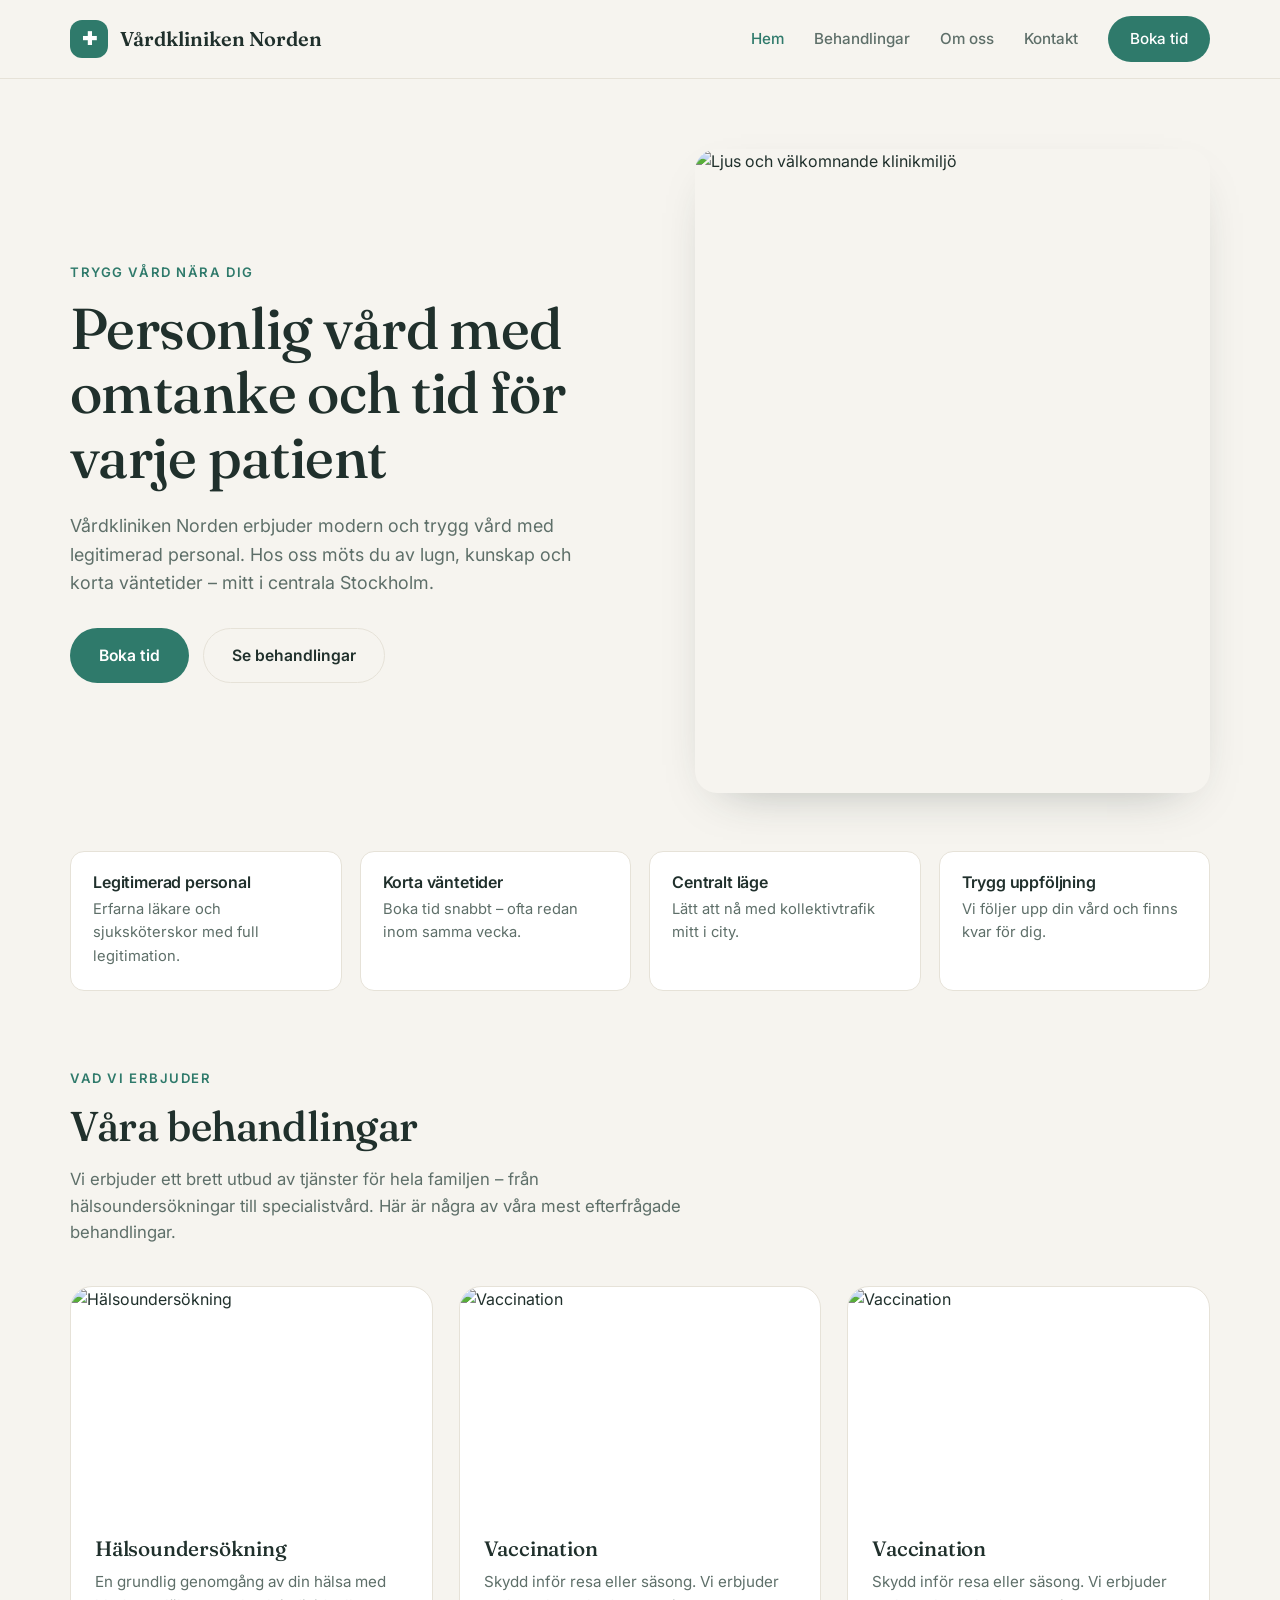
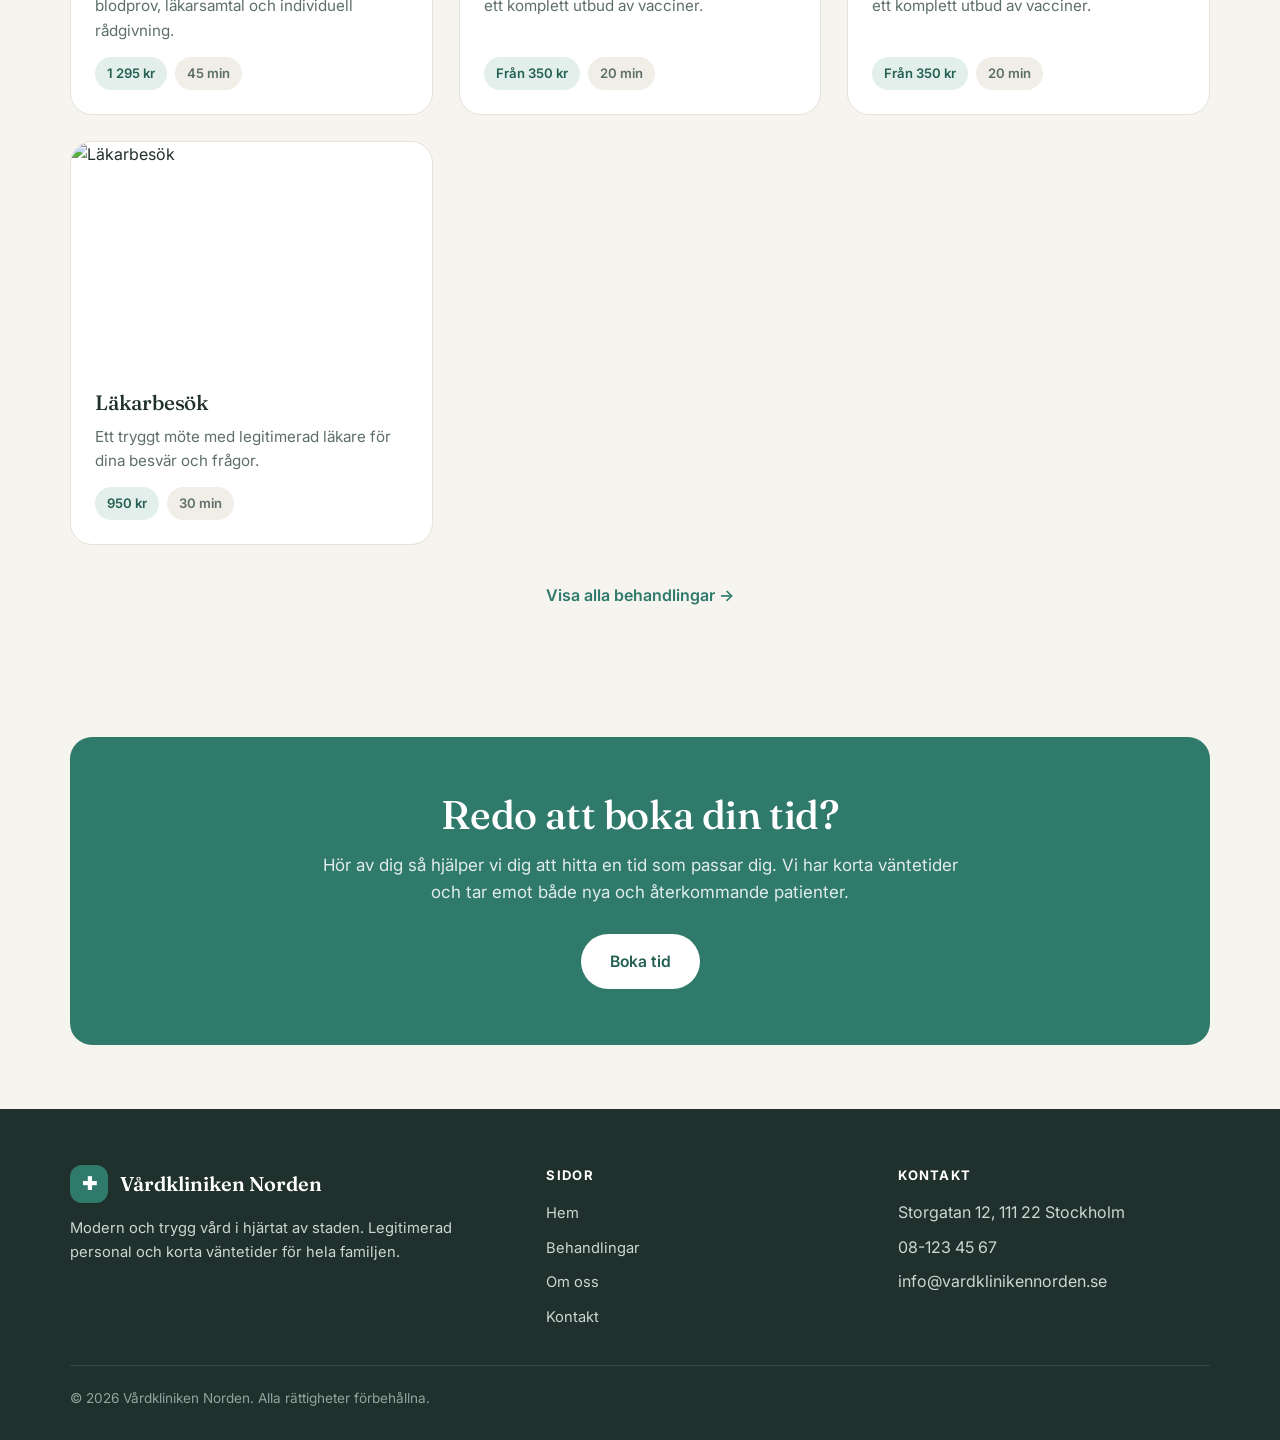
==== index.html @ 105c0ca9 "Update content via Klar visual CMS" ====
<!DOCTYPE html>
<html lang="sv"><head>
    <meta charset="UTF-8">
    <meta name="viewport" content="width=device-width, initial-scale=1.0">
    <title>Vårdkliniken Norden</title>
    <link rel="preconnect" href="https://fonts.googleapis.com">
    <link rel="preconnect" href="https://fonts.gstatic.com" crossorigin="">
    <link href="https://fonts.googleapis.com/css2?family=Fraunces:opsz,wght@9..144,400;9..144,500;9..144,600&amp;family=Inter:wght@400;500;600&amp;display=swap" rel="stylesheet">
    <link rel="stylesheet" href="/style.css"><link rel="icon" href="/images/favicon.png">
    <script type="module" src="/script.js"></script>
  </head>
  <body>
    <div id="root">
      <div class="vkn-app">
        
        <header class="vkn-header">
          <div class="vkn-shell vkn-header__inner">
            <a class="vkn-logo" href="/"><span class="vkn-logo__mark">✚</span> Vårdkliniken Norden</a><button class="vkn-burger" aria-label="Meny">☰</button>
            <nav class="vkn-nav">
              <a aria-current="page" class="vkn-active" href="/">Hem</a><a href="/behandlingar">Behandlingar</a><a href="/om-oss">Om oss</a><a href="/kontakt">Kontakt</a><a class="vkn-nav__cta" href="/kontakt">Boka tid</a>
            </nav>
          </div>
        </header><main>
          <section class="vkn-hero">
            <div class="vkn-shell vkn-hero__grid">
              <div>
                <span class="vkn-eyebrow vkn-hero-eyebrow">Trygg vård nära dig</span>
                <h1 class="vkn-hero-headline">Personlig vård med omtanke och tid för varje patient</h1>
                <p class="vkn-hero__intro vkn-hero-intro">
                  Vårdkliniken Norden erbjuder modern och trygg vård med
                  legitimerad personal. Hos oss möts du av lugn, kunskap och
                  korta väntetider – mitt i centrala Stockholm.
                </p>
                <div class="vkn-hero__actions">
                  <a class="vkn-btn vkn-btn--primary vkn-hero-btn-primary" href="/kontakt">Boka tid</a><a class="vkn-btn vkn-btn--ghost vkn-hero-btn-secondary" href="/behandlingar">Se behandlingar</a>
                </div>
              </div>
              <div class="vkn-hero__media">
                <img class="vkn-hero-image" src="https://images.unsplash.com/photo-1612349317150-e413f6a5b16d?ixid=M3w5ODc2NzB8MHwxfHNlYXJjaHw2fHxjbGluaWN8ZW58MXx8fHwxNzgyNjU3MDk3fDA&amp;ixlib=rb-4.1.0&amp;w=1600&amp;q=80&amp;auto=format&amp;fit=crop" alt="Ljus och välkomnande klinikmiljö">
              </div>
            </div>
          </section>
          <section class="vkn-trust">
            <div class="vkn-shell">
              <div class="vkn-trust__grid">
                <div class="vkn-trust__item">
                  <h3>Legitimerad personal</h3>
                  <p>
                    Erfarna läkare och sjuksköterskor med full legitimation.
                  </p>
                </div>
                <div class="vkn-trust__item">
                  <h3>Korta väntetider</h3>
                  <p>Boka tid snabbt – ofta redan inom samma vecka.</p>
                </div>
                <div class="vkn-trust__item">
                  <h3>Centralt läge</h3>
                  <p>Lätt att nå med kollektivtrafik mitt i city.</p>
                </div>
                <div class="vkn-trust__item">
                  <h3>Trygg uppföljning</h3>
                  <p>Vi följer upp din vård och finns kvar för dig.</p>
                </div>
              </div>
            </div>
          </section>
          <section class="vkn-section">
            <div class="vkn-shell">
              <div class="vkn-section__head">
                <span class="vkn-eyebrow vkn-treat-eyebrow">Vad vi erbjuder</span>
                <h2 class="vkn-treat-heading">Våra behandlingar</h2>
                <p class="vkn-treat-text">
                  Vi erbjuder ett brett utbud av tjänster för hela familjen –
                  från hälsoundersökningar till specialistvård. Här är några av
                  våra mest efterfrågade behandlingar.
                </p>
              </div>
              <div class="vkn-cards">
                <article class="vkn-tcard">
                  <div class="vkn-tcard__media">
                    <img src="https://images.unsplash.com/photo-1576091160550-2173dba999ef?auto=format&amp;fit=crop&amp;w=1600&amp;q=80" alt="Hälsoundersökning">
                  </div>
                  <div class="vkn-tcard__body">
                    <h3>Hälsoundersökning</h3>
                    <p class="vkn-tcard__desc">
                      En grundlig genomgång av din hälsa med blodprov,
                      läkarsamtal och individuell rådgivning.
                    </p>
                    <div class="vkn-tcard__meta">
                      <span class="vkn-tag">1 295 kr</span><span class="vkn-tag vkn-tag--muted">45 min</span>
                    </div>
                  </div>
                </article>
                <article class="vkn-tcard">
                  <div class="vkn-tcard__media">
                    <img src="https://images.unsplash.com/photo-1584516150909-c43483ee7932?auto=format&amp;fit=crop&amp;w=1600&amp;q=80" alt="Vaccination" data-klar-clipped="1">
                  </div>
                  <div class="vkn-tcard__body">
                    <h3>Vaccination</h3>
                    <p class="vkn-tcard__desc">
                      Skydd inför resa eller säsong. Vi erbjuder ett komplett
                      utbud av vacciner.
                    </p>
                    <div class="vkn-tcard__meta">
                      <span class="vkn-tag">Från 350 kr</span><span class="vkn-tag vkn-tag--muted">20 min</span>
                    </div>
                  </div>
                </article>
                <article class="vkn-tcard">
                  <div class="vkn-tcard__media">
                    <img src="https://images.unsplash.com/photo-1584516150909-c43483ee7932?auto=format&amp;fit=crop&amp;w=1600&amp;q=80" alt="Vaccination" data-klar-clipped="1">
                  </div>
                  <div class="vkn-tcard__body">
                    <h3>Vaccination</h3>
                    <p class="vkn-tcard__desc">
                      Skydd inför resa eller säsong. Vi erbjuder ett komplett
                      utbud av vacciner.
                    </p>
                    <div class="vkn-tcard__meta">
                      <span class="vkn-tag">Från 350 kr</span><span class="vkn-tag vkn-tag--muted">20 min</span>
                    </div>
                  </div>
                </article>
                <article class="vkn-tcard">
                  <div class="vkn-tcard__media">
                    <img src="https://images.unsplash.com/photo-1530026405186-ed1f139313f8?auto=format&amp;fit=crop&amp;w=1600&amp;q=80" alt="Läkarbesök">
                  </div>
                  <div class="vkn-tcard__body">
                    <h3>Läkarbesök</h3>
                    <p class="vkn-tcard__desc">
                      Ett tryggt möte med legitimerad läkare för dina besvär och
                      frågor.
                    </p>
                    <div class="vkn-tcard__meta">
                      <span class="vkn-tag">950 kr</span><span class="vkn-tag vkn-tag--muted">30 min</span>
                    </div>
                  </div>
                </article>
              </div>
              <div class="vkn-more">
                <a class="vkn-link-arrow vkn-treat-link" href="/behandlingar">Visa alla behandlingar →</a>
              </div>
            </div>
          </section>
          <section class="vkn-section">
            <div class="vkn-shell">
              <div class="vkn-cta">
                <h2 class="vkn-cta-heading">Redo att boka din tid?</h2>
                <p class="vkn-cta-text">
                  Hör av dig så hjälper vi dig att hitta en tid som passar dig.
                  Vi har korta väntetider och tar emot både nya och återkommande
                  patienter.
                </p>
                <a class="vkn-btn vkn-btn--primary vkn-cta-btn" href="/kontakt">Boka tid</a>
              </div>
            </div>
          </section>
        </main>
        <footer class="vkn-footer">
          <div class="vkn-shell">
            <div class="vkn-footer__grid">
              <div>
                <div class="vkn-logo">
                  <span class="vkn-logo__mark">✚</span> Vårdkliniken Norden
                </div>
                <p>
                  Modern och trygg vård i hjärtat av staden. Legitimerad
                  personal och korta väntetider för hela familjen.
                </p>
              </div>
              <div>
                <h4>Sidor</h4>
                <ul>
                  <li><a href="/">Hem</a></li>
                  <li>
                    <a href="/behandlingar">Behandlingar</a>
                  </li>
                  <li><a href="/om-oss">Om oss</a></li>
                  <li><a href="/kontakt">Kontakt</a></li>
                </ul>
              </div>
              <div>
                <h4>Kontakt</h4>
                <ul>
                  <li>Storgatan 12, 111 22 Stockholm</li>
                  <li>08-123 45 67</li>
                  <li>info@vardklinikennorden.se</li>
                </ul>
              </div>
            </div>
            <div class="vkn-footer__bottom">
              © 2026 Vårdkliniken Norden. Alla rättigheter förbehållna.
            </div>
          </div>
        </footer>
      </div>
    </div>
  
</body></html>
---- style.css ----
:root {
  --vkn-bg: #f6f4ef;
  --vkn-surface: #ffffff;
  --vkn-ink: #20302c;
  --vkn-muted: #5e6f69;
  --vkn-accent: #2f7a6b;
  --vkn-accent-dark: #245f53;
  --vkn-accent-soft: #e3efeb;
  --vkn-border: #e6e2d8;
  --vkn-radius: 22px;
  --vkn-radius-sm: 14px;
  --vkn-shadow: 0 18px 50px -28px rgba(32, 48, 44, 0.4);
}

* {
  box-sizing: border-box;
}

html {
  scroll-behavior: smooth;
}

body {
  margin: 0;
  font-family: "Inter", system-ui, sans-serif;
  background: var(--vkn-bg);
  color: var(--vkn-ink);
  line-height: 1.6;
  -webkit-font-smoothing: antialiased;
}

.vkn-app {
  min-height: 100vh;
  display: flex;
  flex-direction: column;
}

.vkn-shell {
  width: min(1140px, 92vw);
  margin: 0 auto;
}

h1,
h2,
h3 {
  font-family: "Fraunces", Georgia, serif;
  font-weight: 500;
  line-height: 1.12;
  margin: 0;
  letter-spacing: -0.01em;
}

p {
  margin: 0;
}

img {
  display: block;
  max-width: 100%;
}

a {
  color: inherit;
  text-decoration: none;
}

/* Header */
.vkn-header {
  position: sticky;
  top: 0;
  z-index: 50;
  background: rgba(246, 244, 239, 0.86);
  backdrop-filter: blur(12px);
  border-bottom: 1px solid var(--vkn-border);
}

.vkn-header__inner {
  display: flex;
  align-items: center;
  justify-content: space-between;
  height: 78px;
}

.vkn-logo {
  display: flex;
  align-items: center;
  gap: 12px;
  font-family: "Fraunces", serif;
  font-size: 1.25rem;
  font-weight: 600;
}

.vkn-logo__mark {
  width: 38px;
  height: 38px;
  border-radius: 12px;
  background: var(--vkn-accent);
  color: #fff;
  display: grid;
  place-items: center;
  font-size: 1.1rem;
}

.vkn-nav {
  display: flex;
  align-items: center;
  gap: 30px;
}

.vkn-nav a {
  font-size: 0.95rem;
  color: var(--vkn-muted);
  font-weight: 500;
  transition: color 0.2s;
}

.vkn-nav a:hover {
  color: var(--vkn-ink);
}

.vkn-nav a.vkn-active {
  color: var(--vkn-accent);
}

.vkn-nav__cta {
  background: var(--vkn-accent);
  color: #fff !important;
  padding: 11px 22px;
  border-radius: 999px;
  transition: background 0.2s;
}

.vkn-nav__cta:hover {
  background: var(--vkn-accent-dark);
}

.vkn-burger {
  display: none;
  background: none;
  border: 0;
  cursor: pointer;
  font-size: 1.5rem;
  color: var(--vkn-ink);
}

@media (max-width: 800px) {
  .vkn-nav {
    position: fixed;
    inset: 78px 0 auto 0;
    background: var(--vkn-bg);
    flex-direction: column;
    align-items: stretch;
    padding: 18px 4vw 26px;
    gap: 16px;
    border-bottom: 1px solid var(--vkn-border);
    display: none;
    /* transform: translateY(-130%); */
    transition: transform 0.28s ease;
  }

  .vkn-nav.show {
    display: flex;
  }

  .vkn-nav.vkn-nav--open {
    transform: translateY(0);
  }

  .vkn-nav__cta {
    text-align: center;
  }

  .vkn-burger {
    display: block;
  }
}

/* Buttons */
.vkn-btn {
  display: inline-flex;
  align-items: center;
  gap: 8px;
  padding: 14px 28px;
  border-radius: 999px;
  font-weight: 600;
  font-size: 0.98rem;
  cursor: pointer;
  border: 1px solid transparent;
  transition:
    transform 0.15s,
    background 0.2s,
    border-color 0.2s;
}

.vkn-btn:hover {
  transform: translateY(-2px);
}

.vkn-btn--primary {
  background: var(--vkn-accent);
  color: #fff;
}

.vkn-btn--primary:hover {
  background: var(--vkn-accent-dark);
}

.vkn-btn--ghost {
  background: transparent;
  color: var(--vkn-ink);
  border-color: var(--vkn-border);
}

.vkn-btn--ghost:hover {
  border-color: var(--vkn-accent);
  color: var(--vkn-accent);
}

.vkn-eyebrow {
  display: inline-block;
  font-size: 0.82rem;
  font-weight: 600;
  letter-spacing: 0.12em;
  text-transform: uppercase;
  color: var(--vkn-accent);
  margin-bottom: 14px;
}

/* Hero */
.vkn-hero {
  padding: 70px 0 30px;
}

.vkn-hero__grid {
  display: grid;
  grid-template-columns: 1.05fr 0.95fr;
  gap: 56px;
  align-items: center;
}

.vkn-hero h1 {
  font-size: clamp(2.4rem, 5vw, 3.6rem);
  margin-bottom: 22px;
}

.vkn-hero__intro {
  font-size: 1.12rem;
  color: var(--vkn-muted);
  margin-bottom: 30px;
  max-width: 30em;
}

.vkn-hero__actions {
  display: flex;
  flex-wrap: wrap;
  gap: 14px;
}

.vkn-hero__media {
  border-radius: var(--vkn-radius);
  overflow: hidden;
  box-shadow: var(--vkn-shadow);
  aspect-ratio: 4/5;
}

.vkn-hero__media img {
  width: 100%;
  height: 100%;
  object-fit: cover;
}

@media (max-width: 800px) {
  .vkn-hero__grid {
    grid-template-columns: 1fr;
    gap: 36px;
  }

  .vkn-hero__media {
    aspect-ratio: 16/11;
  }
}

/* Trust strip */
.vkn-trust {
  padding: 28px 0 10px;
}

.vkn-trust__grid {
  display: grid;
  grid-template-columns: repeat(4, 1fr);
  gap: 18px;
}

.vkn-trust__item {
  background: var(--vkn-surface);
  border: 1px solid var(--vkn-border);
  border-radius: var(--vkn-radius-sm);
  padding: 22px 22px;
}

.vkn-trust__item h3 {
  font-family: "Inter", sans-serif;
  font-size: 1rem;
  font-weight: 600;
  margin-bottom: 6px;
}

.vkn-trust__item p {
  font-size: 0.92rem;
  color: var(--vkn-muted);
}

@media (max-width: 800px) {
  .vkn-trust__grid {
    grid-template-columns: 1fr 1fr;
  }
}

/* Sections */
.vkn-section {
  padding: 64px 0;
}

.vkn-section__head {
  max-width: 620px;
  margin-bottom: 40px;
}

.vkn-section__head h2 {
  font-size: clamp(1.9rem, 3.6vw, 2.6rem);
  margin-bottom: 16px;
}

.vkn-section__head p {
  color: var(--vkn-muted);
  font-size: 1.05rem;
}

.vkn-section__head--center {
  margin: 0 auto 44px;
  text-align: center;
}

/* Treatment cards */
.vkn-cards {
  display: grid;
  grid-template-columns: repeat(3, 1fr);
  gap: 26px;
}

.vkn-cards--six {
  grid-template-columns: repeat(3, 1fr);
}

@media (max-width: 900px) {
  .vkn-cards,
  .vkn-cards--six {
    grid-template-columns: 1fr 1fr;
  }
}

@media (max-width: 620px) {
  .vkn-cards,
  .vkn-cards--six {
    grid-template-columns: 1fr;
  }
}

.vkn-tcard {
  background: var(--vkn-surface);
  border: 1px solid var(--vkn-border);
  border-radius: var(--vkn-radius);
  overflow: hidden;
  display: flex;
  flex-direction: column;
  transition:
    transform 0.2s,
    box-shadow 0.2s;
}

.vkn-tcard:hover {
  transform: translateY(-4px);
  box-shadow: var(--vkn-shadow);
}

.vkn-tcard__media {
  aspect-ratio: 16/10;
  overflow: hidden;
}

.vkn-tcard__media img {
  width: 100%;
  height: 100%;
  object-fit: cover;
}

.vkn-tcard__body {
  padding: 24px;
  display: flex;
  flex-direction: column;
  gap: 10px;
  flex: 1;
}

.vkn-tcard__body h3 {
  font-size: 1.3rem;
}

.vkn-tcard__desc {
  color: var(--vkn-muted);
  font-size: 0.95rem;
  flex: 1;
}

.vkn-tcard__meta {
  display: flex;
  gap: 8px;
  flex-wrap: wrap;
  margin-top: 4px;
}

.vkn-tag {
  font-size: 0.82rem;
  font-weight: 600;
  padding: 6px 12px;
  border-radius: 999px;
  background: var(--vkn-accent-soft);
  color: var(--vkn-accent-dark);
}

.vkn-tag--muted {
  background: #f0eee7;
  color: var(--vkn-muted);
}

.vkn-more {
  display: flex;
  justify-content: center;
  margin-top: 38px;
}

.vkn-link-arrow {
  color: var(--vkn-accent);
  font-weight: 600;
  display: inline-flex;
  align-items: center;
  gap: 7px;
}

.vkn-link-arrow:hover {
  gap: 12px;
  transition: gap 0.2s;
}

/* CTA banner */
.vkn-cta {
  background: var(--vkn-accent);
  color: #fff;
  border-radius: var(--vkn-radius);
  padding: 56px 8%;
  text-align: center;
}

.vkn-cta h2 {
  font-size: clamp(1.8rem, 3.4vw, 2.5rem);
  margin-bottom: 14px;
  color: #fff;
}

.vkn-cta p {
  color: rgba(255, 255, 255, 0.86);
  font-size: 1.06rem;
  max-width: 38em;
  margin: 0 auto 28px;
}

.vkn-cta .vkn-btn--primary {
  background: #fff;
  color: var(--vkn-accent-dark);
}

.vkn-cta .vkn-btn--primary:hover {
  background: #f1f1f1;
}

/* Page header */
.vkn-pagehead {
  padding: 64px 0 20px;
}

.vkn-pagehead h1 {
  font-size: clamp(2.2rem, 4.6vw, 3.2rem);
  margin-bottom: 18px;
}

.vkn-pagehead p {
  color: var(--vkn-muted);
  font-size: 1.12rem;
}

/* About */
.vkn-about__grid {
  display: grid;
  grid-template-columns: 0.95fr 1.05fr;
  gap: 56px;
  align-items: center;
}

@media (max-width: 800px) {
  .vkn-about__grid {
    grid-template-columns: 1fr;
    gap: 34px;
  }
}

.vkn-about__media {
  border-radius: var(--vkn-radius);
  overflow: hidden;
  box-shadow: var(--vkn-shadow);
  aspect-ratio: 5/6;
}

.vkn-about__media img {
  width: 100%;
  height: 100%;
  object-fit: cover;
}

.vkn-about__text h2 {
  font-size: clamp(1.8rem, 3.4vw, 2.5rem);
  margin-bottom: 20px;
}

.vkn-about__text p {
  color: var(--vkn-muted);
  margin-bottom: 16px;
}

/* Stats */
.vkn-stats {
  display: grid;
  grid-template-columns: repeat(3, 1fr);
  gap: 22px;
}

@media (max-width: 700px) {
  .vkn-stats {
    grid-template-columns: 1fr;
  }
}

.vkn-stat {
  background: var(--vkn-surface);
  border: 1px solid var(--vkn-border);
  border-radius: var(--vkn-radius);
  padding: 36px 28px;
  text-align: center;
}

.vkn-stat__num {
  font-family: "Fraunces", serif;
  font-size: 2.8rem;
  color: var(--vkn-accent);
  line-height: 1;
  margin-bottom: 8px;
}

.vkn-stat__label {
  color: var(--vkn-muted);
  font-size: 0.98rem;
}

/* Team */
.vkn-team {
  display: grid;
  grid-template-columns: repeat(3, 1fr);
  gap: 26px;
}

@media (max-width: 800px) {
  .vkn-team {
    grid-template-columns: 1fr 1fr;
  }
}

@media (max-width: 520px) {
  .vkn-team {
    grid-template-columns: 1fr;
  }
}

.vkn-member {
  text-align: center;
}

.vkn-member__photo {
  aspect-ratio: 1;
  border-radius: var(--vkn-radius);
  overflow: hidden;
  margin-bottom: 16px;
  box-shadow: var(--vkn-shadow);
}

.vkn-member__photo img {
  width: 100%;
  height: 100%;
  object-fit: cover;
}

.vkn-member h3 {
  font-size: 1.2rem;
  margin-bottom: 4px;
}

.vkn-member__role {
  color: var(--vkn-accent);
  font-weight: 600;
  font-size: 0.92rem;
}

/* Contact */
.vkn-contact__grid {
  display: grid;
  grid-template-columns: 1fr 1.1fr;
  gap: 50px;
  align-items: start;
}

@media (max-width: 860px) {
  .vkn-contact__grid {
    grid-template-columns: 1fr;
  }
}

.vkn-info {
  display: grid;
  grid-template-columns: 1fr 1fr;
  gap: 18px;
}

@media (max-width: 520px) {
  .vkn-info {
    grid-template-columns: 1fr;
  }
}

.vkn-info__card {
  background: var(--vkn-surface);
  border: 1px solid var(--vkn-border);
  border-radius: var(--vkn-radius-sm);
  padding: 24px;
}

.vkn-info__card h3 {
  font-family: "Inter", sans-serif;
  font-size: 0.82rem;
  letter-spacing: 0.1em;
  text-transform: uppercase;
  color: var(--vkn-accent);
  margin-bottom: 8px;
}

.vkn-info__card p {
  color: var(--vkn-muted);
  font-size: 0.98rem;
  white-space: pre-line;
}

.vkn-form {
  background: var(--vkn-surface);
  border: 1px solid var(--vkn-border);
  border-radius: var(--vkn-radius);
  padding: 32px;
}

.vkn-form label {
  display: block;
  font-size: 0.88rem;
  font-weight: 600;
  margin-bottom: 7px;
}

.vkn-field {
  margin-bottom: 20px;
}

.vkn-form input,
.vkn-form textarea {
  width: 100%;
  padding: 13px 15px;
  border: 1px solid var(--vkn-border);
  border-radius: var(--vkn-radius-sm);
  font-family: inherit;
  font-size: 0.96rem;
  background: var(--vkn-bg);
  color: var(--vkn-ink);
}

.vkn-form input:focus,
.vkn-form textarea:focus {
  outline: 2px solid var(--vkn-accent);
  border-color: transparent;
}

.vkn-form textarea {
  resize: vertical;
  min-height: 130px;
}

.vkn-form__ok {
  background: var(--vkn-accent-soft);
  color: var(--vkn-accent-dark);
  padding: 14px;
  border-radius: var(--vkn-radius-sm);
  font-size: 0.95rem;
  margin-top: 16px;
}

/* Footer */
.vkn-footer {
  margin-top: auto;
  background: var(--vkn-ink);
  color: #cdd6d3;
  padding: 56px 0 30px;
}

.vkn-footer__grid {
  display: grid;
  grid-template-columns: 1.4fr 1fr 1fr;
  gap: 40px;
  margin-bottom: 36px;
}

@media (max-width: 700px) {
  .vkn-footer__grid {
    grid-template-columns: 1fr;
    gap: 28px;
  }
}

.vkn-footer .vkn-logo {
  color: #fff;
  margin-bottom: 14px;
}

.vkn-footer p {
  font-size: 0.92rem;
  max-width: 28em;
}

.vkn-footer h4 {
  font-family: "Inter", sans-serif;
  font-size: 0.82rem;
  letter-spacing: 0.1em;
  text-transform: uppercase;
  color: #fff;
  margin: 0 0 14px;
}

.vkn-footer ul {
  list-style: none;
  margin: 0;
  padding: 0;
  display: flex;
  flex-direction: column;
  gap: 9px;
}

.vkn-footer ul a {
  font-size: 0.92rem;
  color: #cdd6d3;
}

.vkn-footer ul a:hover {
  color: #fff;
}

.vkn-footer__bottom {
  border-top: 1px solid rgba(255, 255, 255, 0.12);
  padding-top: 22px;
  font-size: 0.85rem;
  color: #93a39e;
}

.vkn-loading {
  padding: 120px 0;
  text-align: center;
  color: var(--vkn-muted);
}
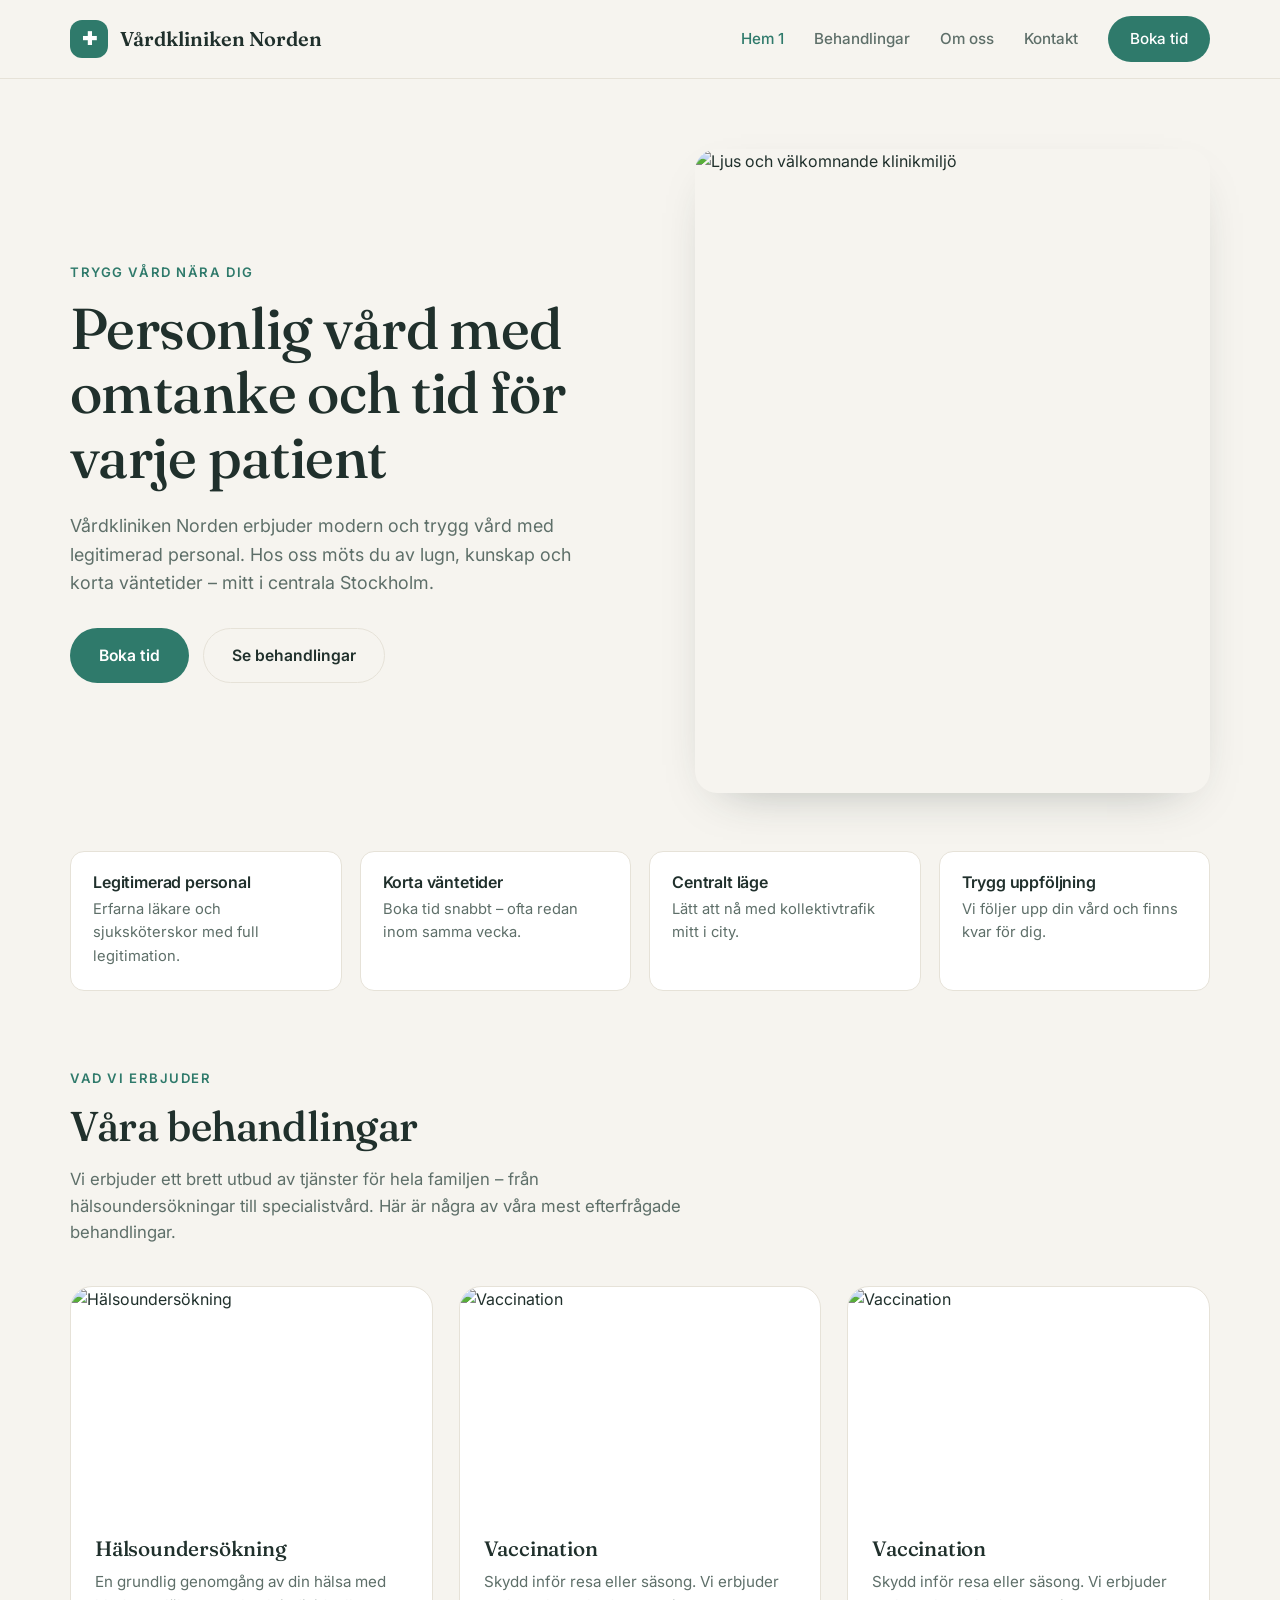
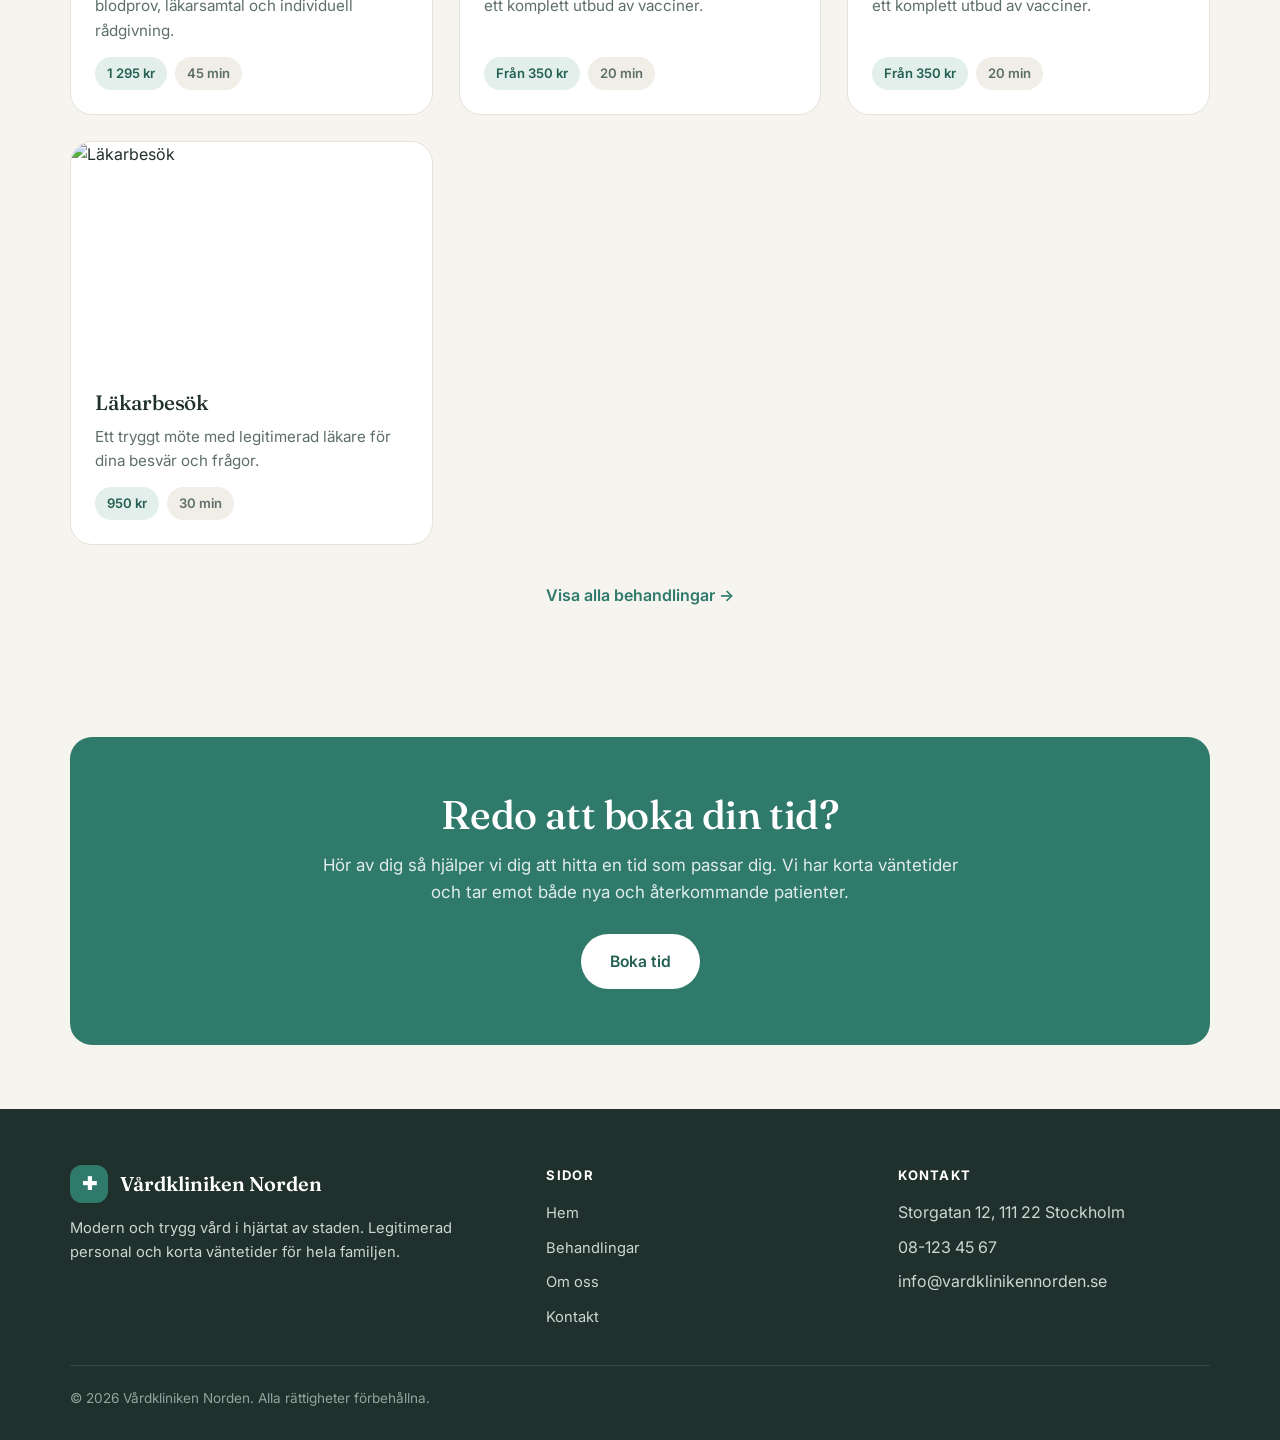
==== commit e57ec8ab: "Update content via Klar visual CMS" ====
--- a/index.html
+++ b/index.html
@@ -1,5 +1,6 @@
 <!DOCTYPE html>
-<html lang="sv"><head>
+<html lang="sv">
+  <head>
     <meta charset="UTF-8">
     <meta name="viewport" content="width=device-width, initial-scale=1.0">
     <title>Vårdkliniken Norden</title>
@@ -17,7 +18,7 @@
           <div class="vkn-shell vkn-header__inner">
             <a class="vkn-logo" href="/"><span class="vkn-logo__mark">✚</span> Vårdkliniken Norden</a><button class="vkn-burger" aria-label="Meny">☰</button>
             <nav class="vkn-nav">
-              <a aria-current="page" class="vkn-active" href="/">Hem</a><a href="/behandlingar">Behandlingar</a><a href="/om-oss">Om oss</a><a href="/kontakt">Kontakt</a><a class="vkn-nav__cta" href="/kontakt">Boka tid</a>
+              <a aria-current="page" class="vkn-active" href="/">Hem 1</a><a href="/behandlingar">Behandlingar</a><a href="/om-oss">Om oss</a><a href="/kontakt">Kontakt</a><a class="vkn-nav__cta" href="/kontakt">Boka tid</a>
             </nav>
           </div>
         </header><main>
@@ -195,5 +196,5 @@
         </footer>
       </div>
     </div>
-  
-</body></html>+  </body>
+</html>
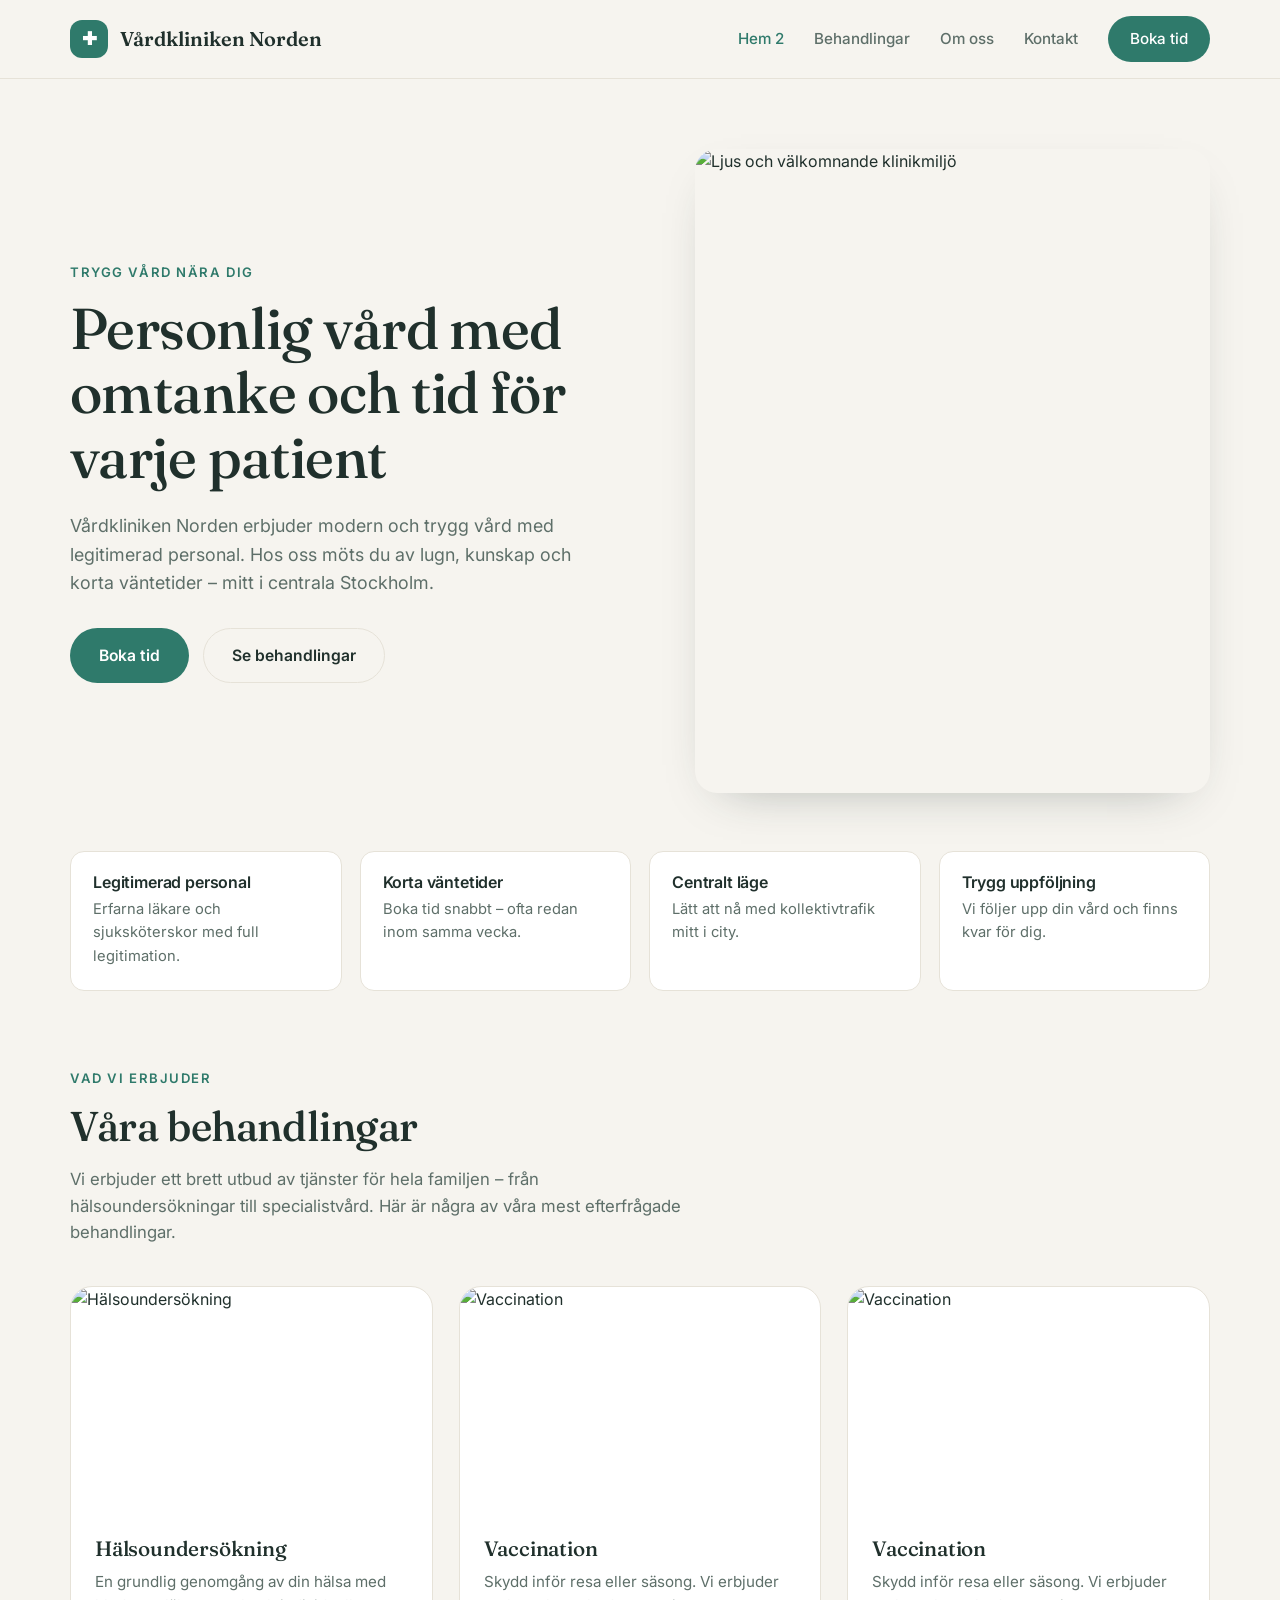
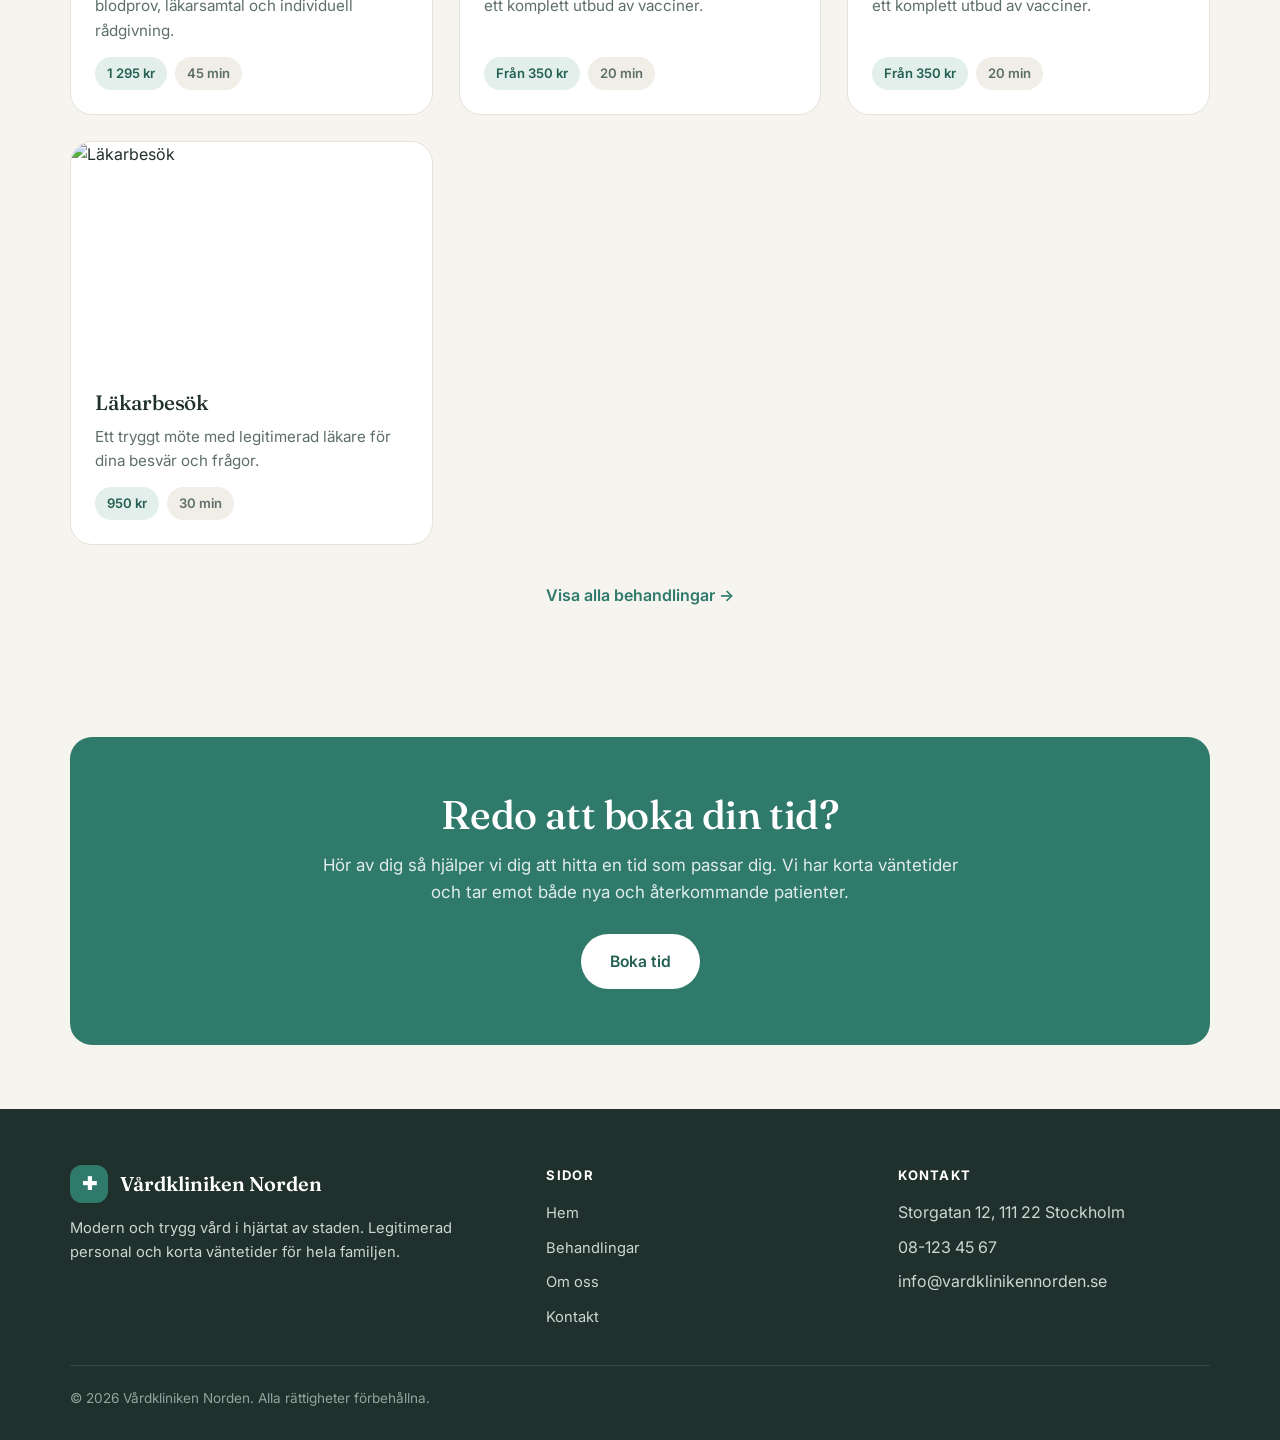
==== commit 883de62a: "Update content via Klar visual CMS" ====
--- a/index.html
+++ b/index.html
@@ -18,7 +18,7 @@
           <div class="vkn-shell vkn-header__inner">
             <a class="vkn-logo" href="/"><span class="vkn-logo__mark">✚</span> Vårdkliniken Norden</a><button class="vkn-burger" aria-label="Meny">☰</button>
             <nav class="vkn-nav">
-              <a aria-current="page" class="vkn-active" href="/">Hem 1</a><a href="/behandlingar">Behandlingar</a><a href="/om-oss">Om oss</a><a href="/kontakt">Kontakt</a><a class="vkn-nav__cta" href="/kontakt">Boka tid</a>
+              <a aria-current="page" class="vkn-active" href="/">Hem 2</a><a href="/behandlingar">Behandlingar</a><a href="/om-oss">Om oss</a><a href="/kontakt">Kontakt</a><a class="vkn-nav__cta" href="/kontakt">Boka tid</a>
             </nav>
           </div>
         </header><main>
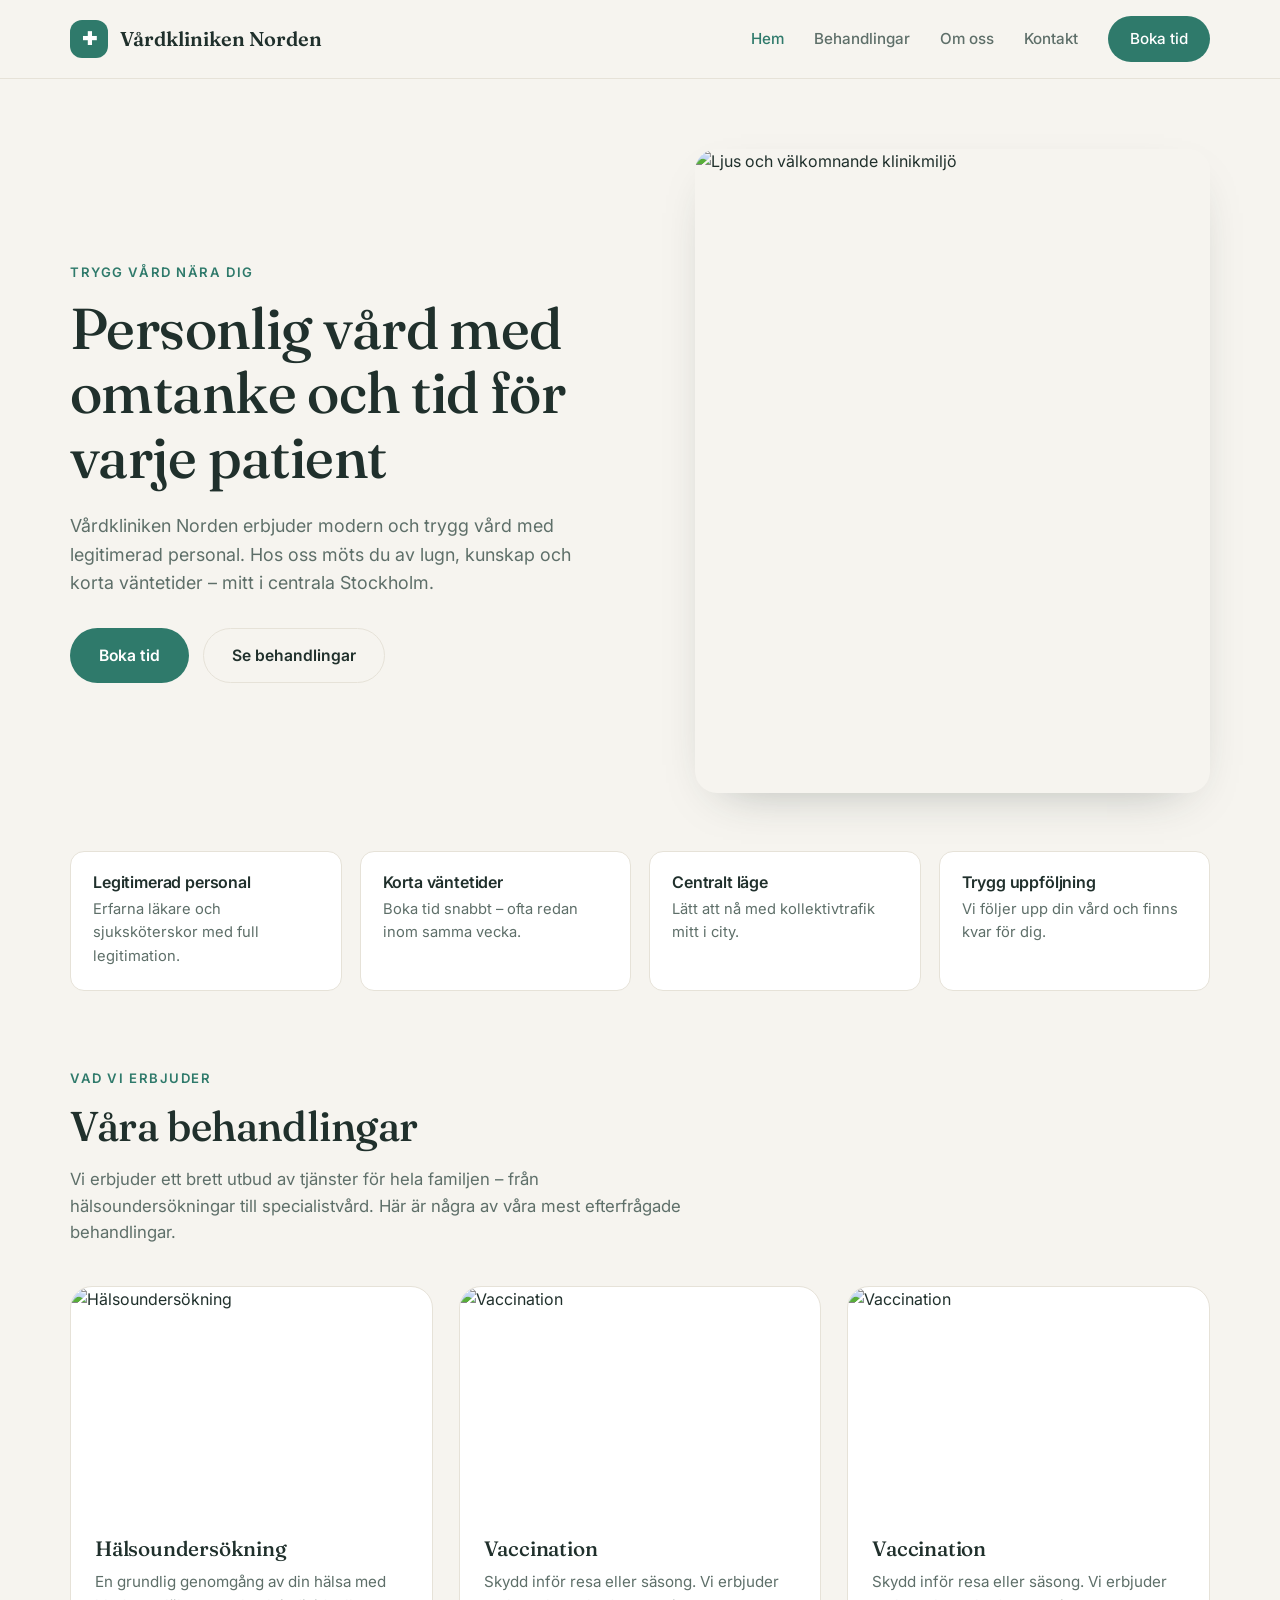
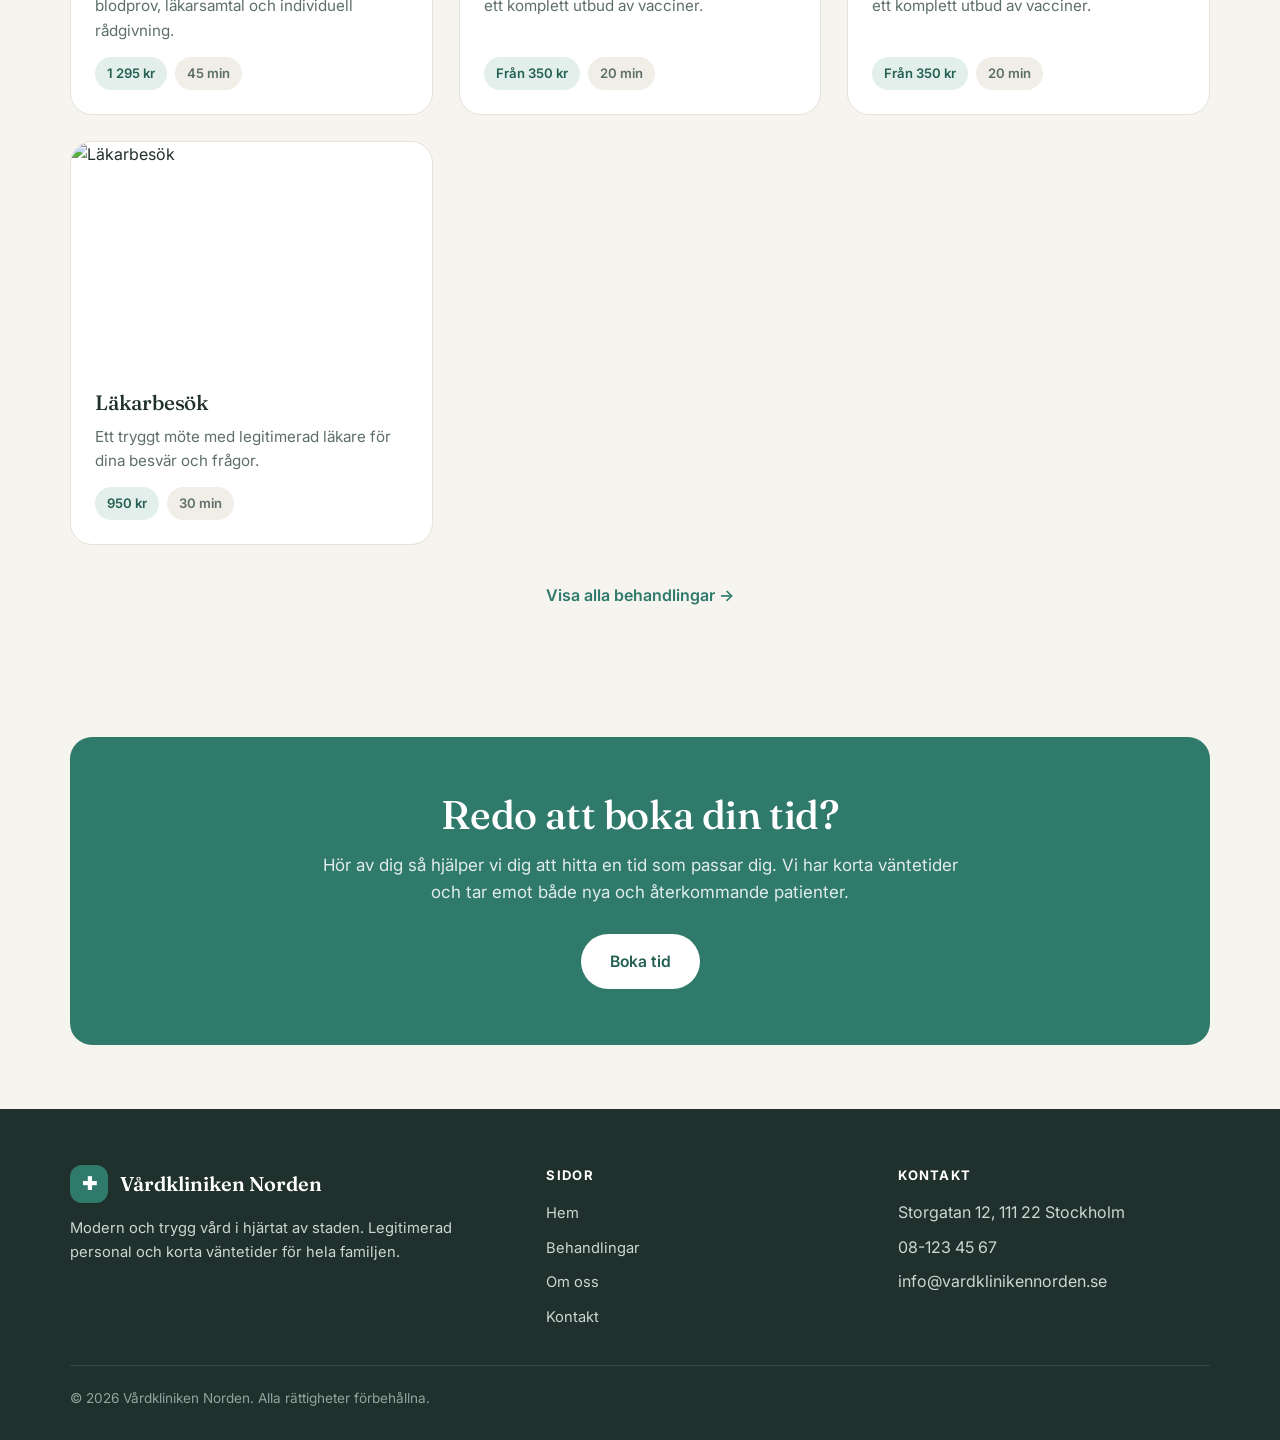
==== commit 623221f5: "Update content via Klar visual CMS" ====
--- a/index.html
+++ b/index.html
@@ -18,7 +18,7 @@
           <div class="vkn-shell vkn-header__inner">
             <a class="vkn-logo" href="/"><span class="vkn-logo__mark">✚</span> Vårdkliniken Norden</a><button class="vkn-burger" aria-label="Meny">☰</button>
             <nav class="vkn-nav">
-              <a aria-current="page" class="vkn-active" href="/">Hem 2</a><a href="/behandlingar">Behandlingar</a><a href="/om-oss">Om oss</a><a href="/kontakt">Kontakt</a><a class="vkn-nav__cta" href="/kontakt">Boka tid</a>
+              <a aria-current="page" class="vkn-active" href="/">Hem</a><a href="/behandlingar">Behandlingar</a><a href="/om-oss">Om oss</a><a href="/kontakt">Kontakt</a><a class="vkn-nav__cta" href="/kontakt">Boka tid</a>
             </nav>
           </div>
         </header><main>
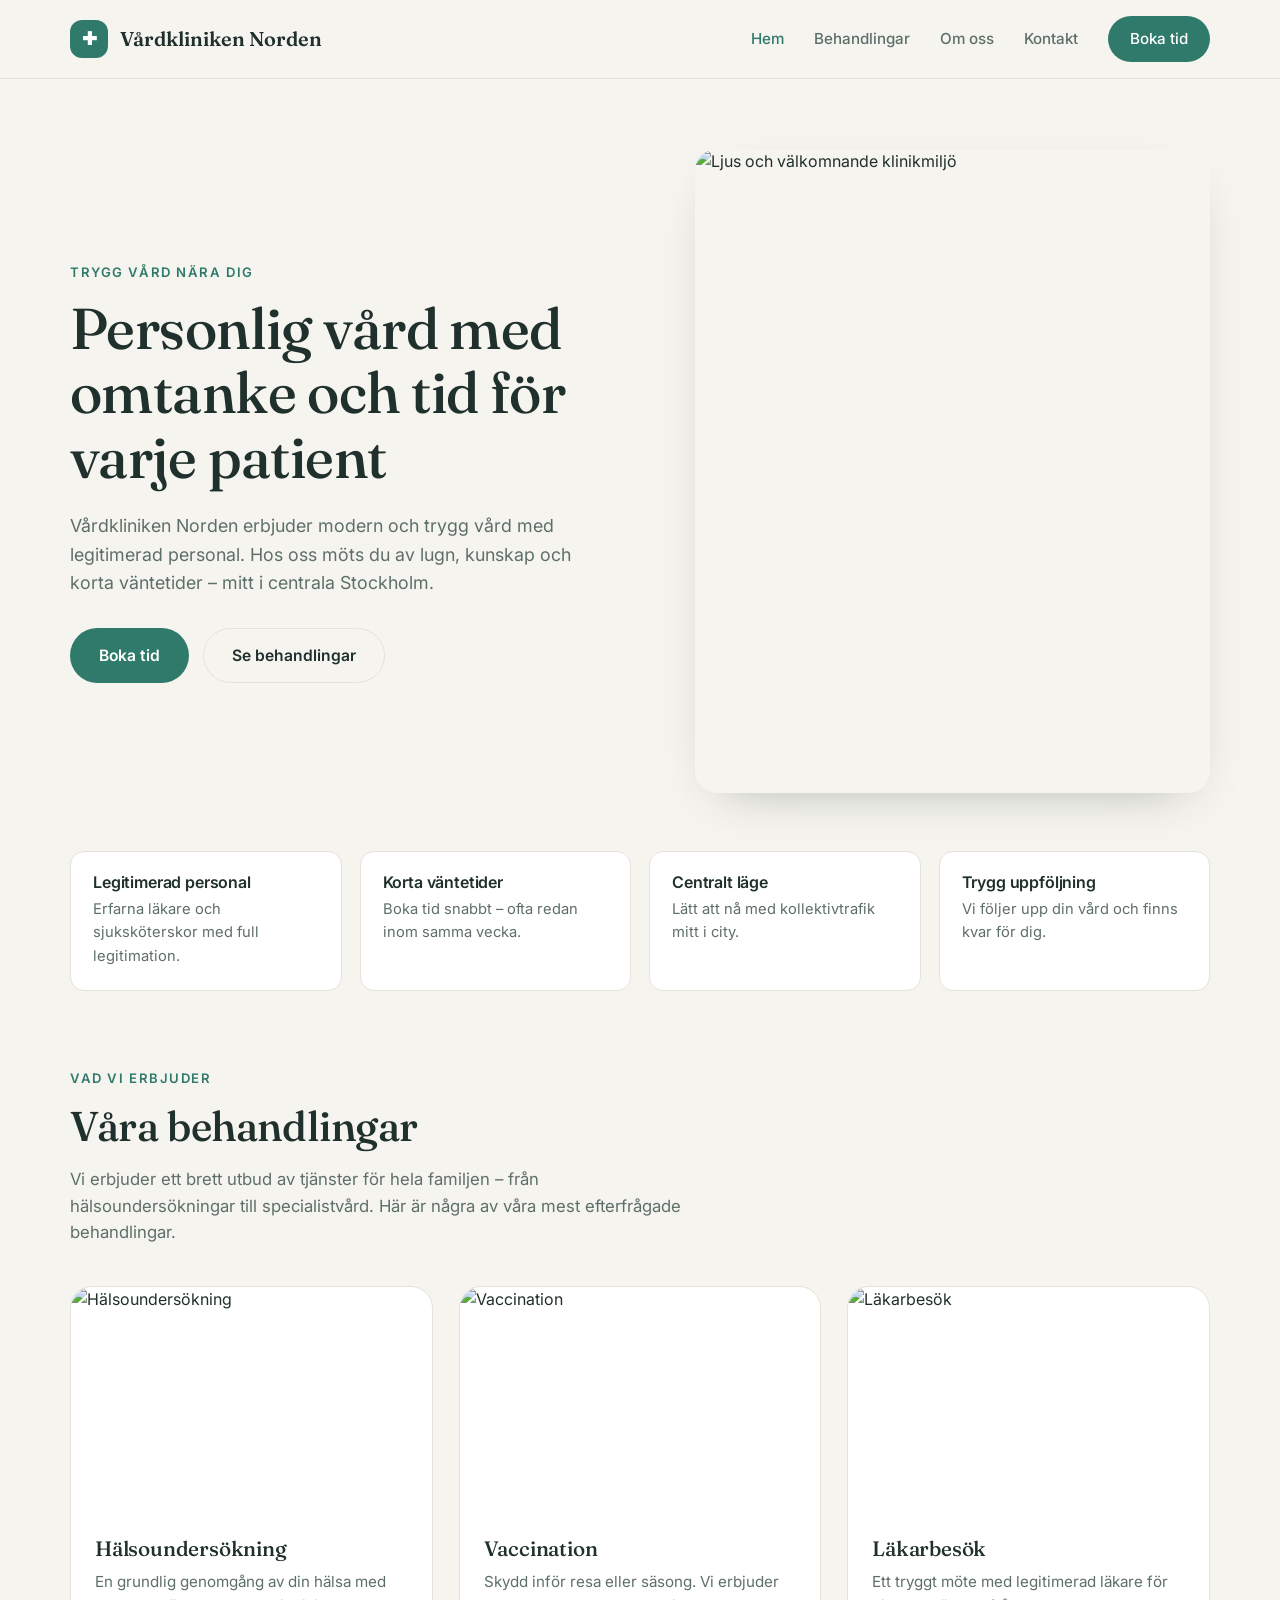
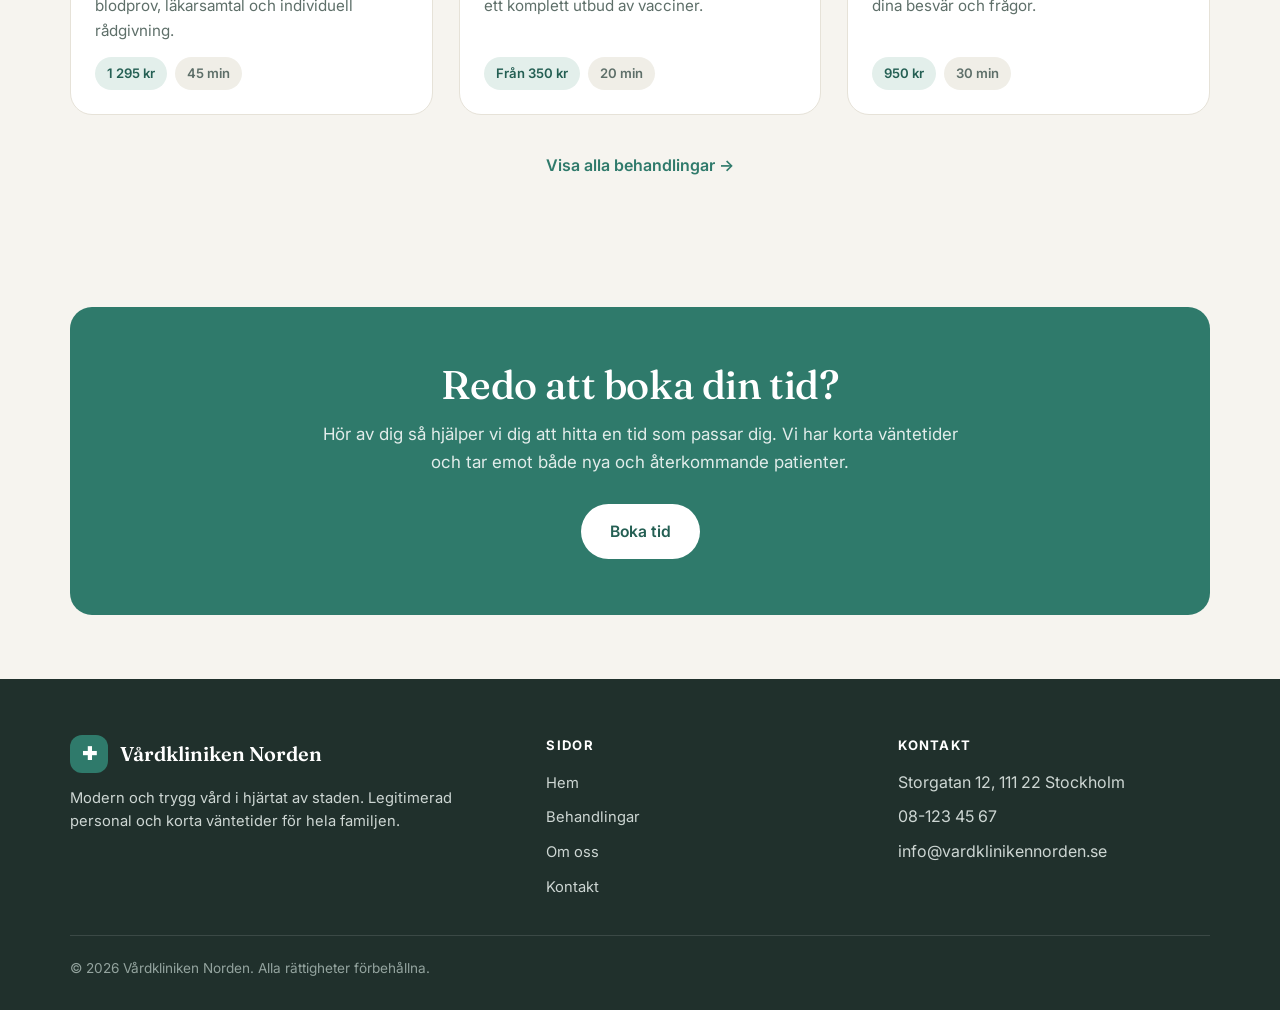
==== commit a7e80127: "Update content via Klar visual CMS" ====
--- a/index.html
+++ b/index.html
@@ -76,8 +76,7 @@
                   våra mest efterfrågade behandlingar.
                 </p>
               </div>
-              <div class="vkn-cards">
-                <article class="vkn-tcard">
+              <div class="vkn-cards"><article class="vkn-tcard">
                   <div class="vkn-tcard__media">
                     <img src="https://images.unsplash.com/photo-1576091160550-2173dba999ef?auto=format&amp;fit=crop&amp;w=1600&amp;q=80" alt="Hälsoundersökning">
                   </div>
@@ -92,7 +91,7 @@
                     </div>
                   </div>
                 </article>
-                <article class="vkn-tcard">
+<article class="vkn-tcard">
                   <div class="vkn-tcard__media">
                     <img src="https://images.unsplash.com/photo-1584516150909-c43483ee7932?auto=format&amp;fit=crop&amp;w=1600&amp;q=80" alt="Vaccination" data-klar-clipped="1">
                   </div>
@@ -107,22 +106,7 @@
                     </div>
                   </div>
                 </article>
-                <article class="vkn-tcard">
-                  <div class="vkn-tcard__media">
-                    <img src="https://images.unsplash.com/photo-1584516150909-c43483ee7932?auto=format&amp;fit=crop&amp;w=1600&amp;q=80" alt="Vaccination" data-klar-clipped="1">
-                  </div>
-                  <div class="vkn-tcard__body">
-                    <h3>Vaccination</h3>
-                    <p class="vkn-tcard__desc">
-                      Skydd inför resa eller säsong. Vi erbjuder ett komplett
-                      utbud av vacciner.
-                    </p>
-                    <div class="vkn-tcard__meta">
-                      <span class="vkn-tag">Från 350 kr</span><span class="vkn-tag vkn-tag--muted">20 min</span>
-                    </div>
-                  </div>
-                </article>
-                <article class="vkn-tcard">
+<article class="vkn-tcard">
                   <div class="vkn-tcard__media">
                     <img src="https://images.unsplash.com/photo-1530026405186-ed1f139313f8?auto=format&amp;fit=crop&amp;w=1600&amp;q=80" alt="Läkarbesök">
                   </div>
@@ -136,8 +120,7 @@
                       <span class="vkn-tag">950 kr</span><span class="vkn-tag vkn-tag--muted">30 min</span>
                     </div>
                   </div>
-                </article>
-              </div>
+                </article></div>
               <div class="vkn-more">
                 <a class="vkn-link-arrow vkn-treat-link" href="/behandlingar">Visa alla behandlingar →</a>
               </div>
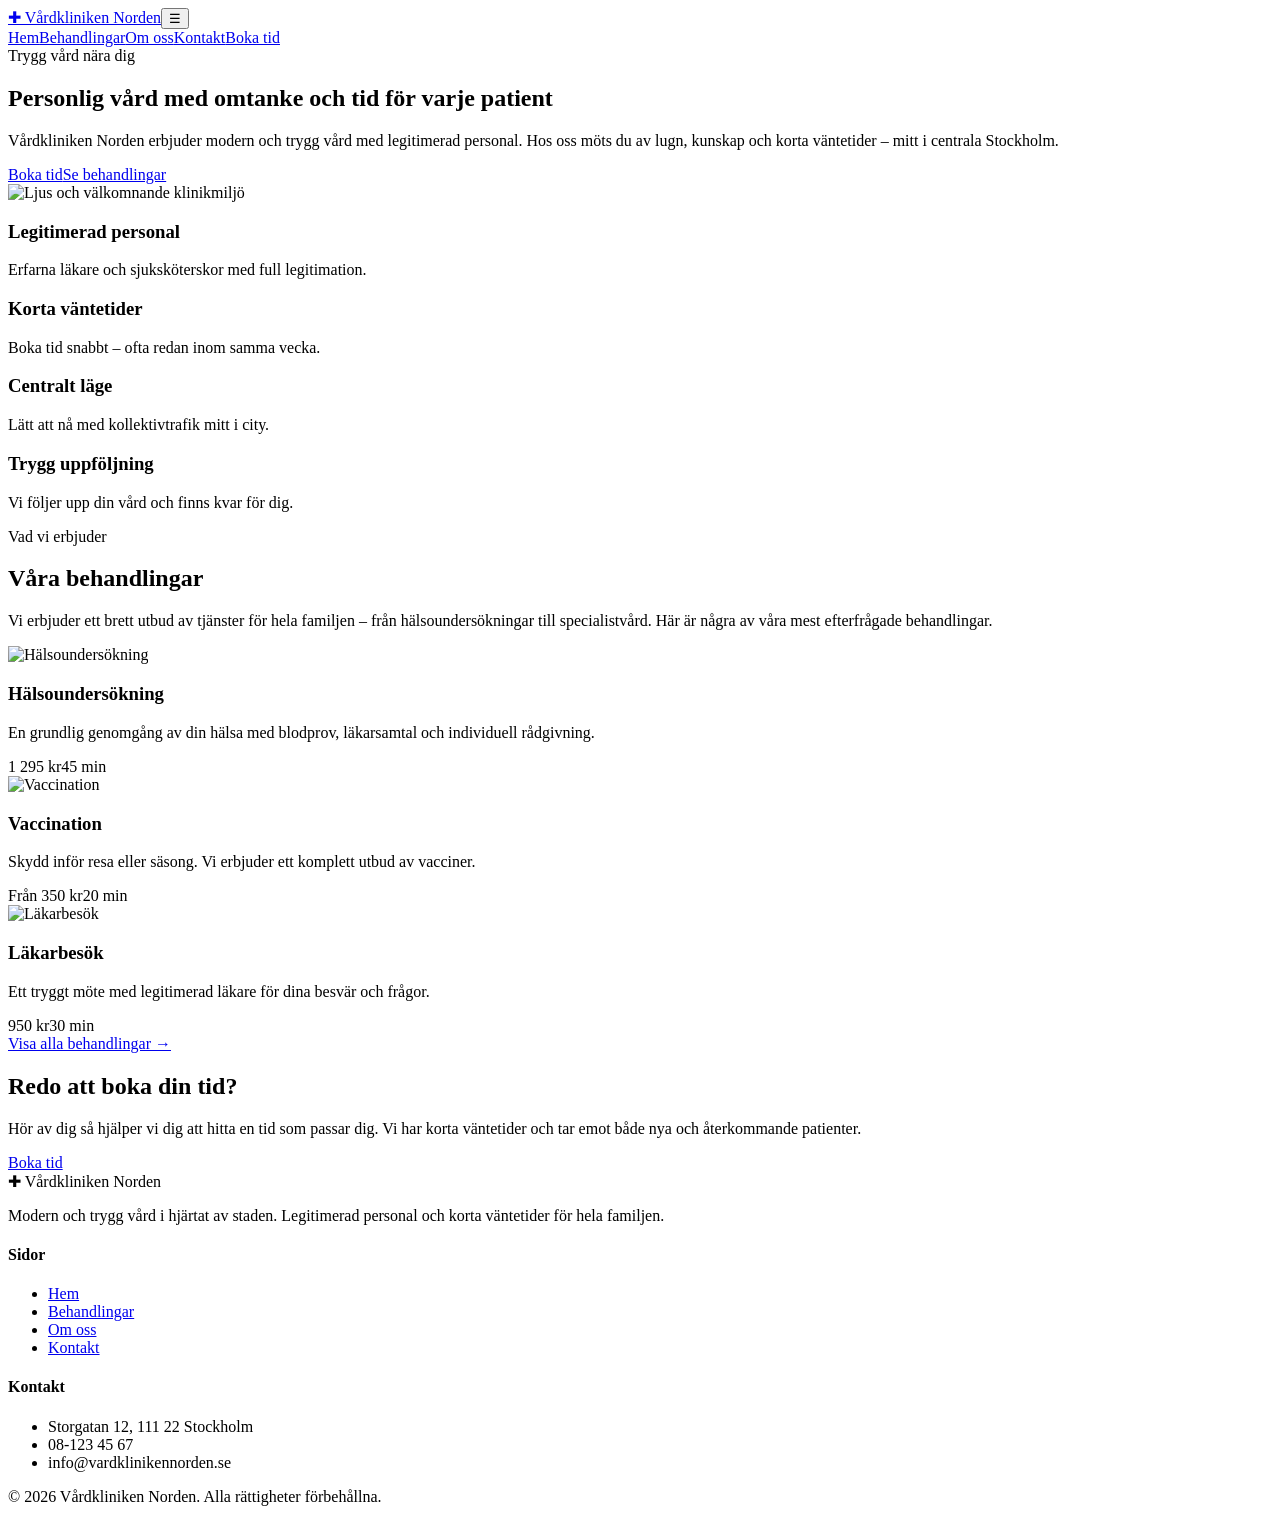
==== commit ed78bc20: "Publish: prefix root-relative paths with /klar-spa-site-1 for GitHub Pages" ====
--- a/index.html
+++ b/index.html
@@ -1,27 +1,28 @@
-<!DOCTYPE html>
-<html lang="sv">
-  <head>
+<!DOCTYPE html><html lang="sv"><head>
     <meta charset="UTF-8">
     <meta name="viewport" content="width=device-width, initial-scale=1.0">
     <title>Vårdkliniken Norden</title>
     <link rel="preconnect" href="https://fonts.googleapis.com">
     <link rel="preconnect" href="https://fonts.gstatic.com" crossorigin="">
     <link href="https://fonts.googleapis.com/css2?family=Fraunces:opsz,wght@9..144,400;9..144,500;9..144,600&amp;family=Inter:wght@400;500;600&amp;display=swap" rel="stylesheet">
-    <link rel="stylesheet" href="/style.css"><link rel="icon" href="/images/favicon.png">
-    <script type="module" src="/script.js"></script>
+    <link rel="stylesheet" href="/klar-spa-site-1/style.css">
+    <link rel="icon" href="/klar-spa-site-1/images/favicon.png">
+    <script type="module" src="/klar-spa-site-1/script.js"></script>
   </head>
   <body>
     <div id="root">
       <div class="vkn-app">
-        
+
         <header class="vkn-header">
           <div class="vkn-shell vkn-header__inner">
-            <a class="vkn-logo" href="/"><span class="vkn-logo__mark">✚</span> Vårdkliniken Norden</a><button class="vkn-burger" aria-label="Meny">☰</button>
+            <a class="vkn-logo" href="/klar-spa-site-1/"><span class="vkn-logo__mark">✚</span> Vårdkliniken Norden</a><button class="vkn-burger" aria-label="Meny">☰</button>
             <nav class="vkn-nav">
-              <a aria-current="page" class="vkn-active" href="/">Hem</a><a href="/behandlingar">Behandlingar</a><a href="/om-oss">Om oss</a><a href="/kontakt">Kontakt</a><a class="vkn-nav__cta" href="/kontakt">Boka tid</a>
+              <a aria-current="page" class="vkn-active" href="/klar-spa-site-1/">Hem</a><a href="/klar-spa-site-1/behandlingar">Behandlingar</a><a href="/klar-spa-site-1/om-oss">Om oss</a><a href="/klar-spa-site-1/kontakt">Kontakt</a><a class="vkn-nav__cta" href="/klar-spa-site-1/kontakt">Boka
+                tid</a>
             </nav>
           </div>
-        </header><main>
+        </header>
+        <main>
           <section class="vkn-hero">
             <div class="vkn-shell vkn-hero__grid">
               <div>
@@ -33,7 +34,7 @@
                   korta väntetider – mitt i centrala Stockholm.
                 </p>
                 <div class="vkn-hero__actions">
-                  <a class="vkn-btn vkn-btn--primary vkn-hero-btn-primary" href="/kontakt">Boka tid</a><a class="vkn-btn vkn-btn--ghost vkn-hero-btn-secondary" href="/behandlingar">Se behandlingar</a>
+                  <a class="vkn-btn vkn-btn--primary vkn-hero-btn-primary" href="/klar-spa-site-1/kontakt">Boka tid</a><a class="vkn-btn vkn-btn--ghost vkn-hero-btn-secondary" href="/klar-spa-site-1/behandlingar">Se behandlingar</a>
                 </div>
               </div>
               <div class="vkn-hero__media">
@@ -76,7 +77,8 @@
                   våra mest efterfrågade behandlingar.
                 </p>
               </div>
-              <div class="vkn-cards"><article class="vkn-tcard">
+              <div class="vkn-cards">
+                <article class="vkn-tcard">
                   <div class="vkn-tcard__media">
                     <img src="https://images.unsplash.com/photo-1576091160550-2173dba999ef?auto=format&amp;fit=crop&amp;w=1600&amp;q=80" alt="Hälsoundersökning">
                   </div>
@@ -91,7 +93,7 @@
                     </div>
                   </div>
                 </article>
-<article class="vkn-tcard">
+                <article class="vkn-tcard">
                   <div class="vkn-tcard__media">
                     <img src="https://images.unsplash.com/photo-1584516150909-c43483ee7932?auto=format&amp;fit=crop&amp;w=1600&amp;q=80" alt="Vaccination" data-klar-clipped="1">
                   </div>
@@ -106,7 +108,7 @@
                     </div>
                   </div>
                 </article>
-<article class="vkn-tcard">
+                <article class="vkn-tcard">
                   <div class="vkn-tcard__media">
                     <img src="https://images.unsplash.com/photo-1530026405186-ed1f139313f8?auto=format&amp;fit=crop&amp;w=1600&amp;q=80" alt="Läkarbesök">
                   </div>
@@ -120,9 +122,10 @@
                       <span class="vkn-tag">950 kr</span><span class="vkn-tag vkn-tag--muted">30 min</span>
                     </div>
                   </div>
-                </article></div>
+                </article>
+              </div>
               <div class="vkn-more">
-                <a class="vkn-link-arrow vkn-treat-link" href="/behandlingar">Visa alla behandlingar →</a>
+                <a class="vkn-link-arrow vkn-treat-link" href="/klar-spa-site-1/behandlingar">Visa alla behandlingar →</a>
               </div>
             </div>
           </section>
@@ -135,7 +138,7 @@
                   Vi har korta väntetider och tar emot både nya och återkommande
                   patienter.
                 </p>
-                <a class="vkn-btn vkn-btn--primary vkn-cta-btn" href="/kontakt">Boka tid</a>
+                <a class="vkn-btn vkn-btn--primary vkn-cta-btn" href="/klar-spa-site-1/kontakt">Boka tid</a>
               </div>
             </div>
           </section>
@@ -155,12 +158,12 @@
               <div>
                 <h4>Sidor</h4>
                 <ul>
-                  <li><a href="/">Hem</a></li>
+                  <li><a href="/klar-spa-site-1/">Hem</a></li>
                   <li>
-                    <a href="/behandlingar">Behandlingar</a>
+                    <a href="/klar-spa-site-1/behandlingar">Behandlingar</a>
                   </li>
-                  <li><a href="/om-oss">Om oss</a></li>
-                  <li><a href="/kontakt">Kontakt</a></li>
+                  <li><a href="/klar-spa-site-1/om-oss">Om oss</a></li>
+                  <li><a href="/klar-spa-site-1/kontakt">Kontakt</a></li>
                 </ul>
               </div>
               <div>
@@ -179,5 +182,5 @@
         </footer>
       </div>
     </div>
-  </body>
-</html>+  
+</body></html>
